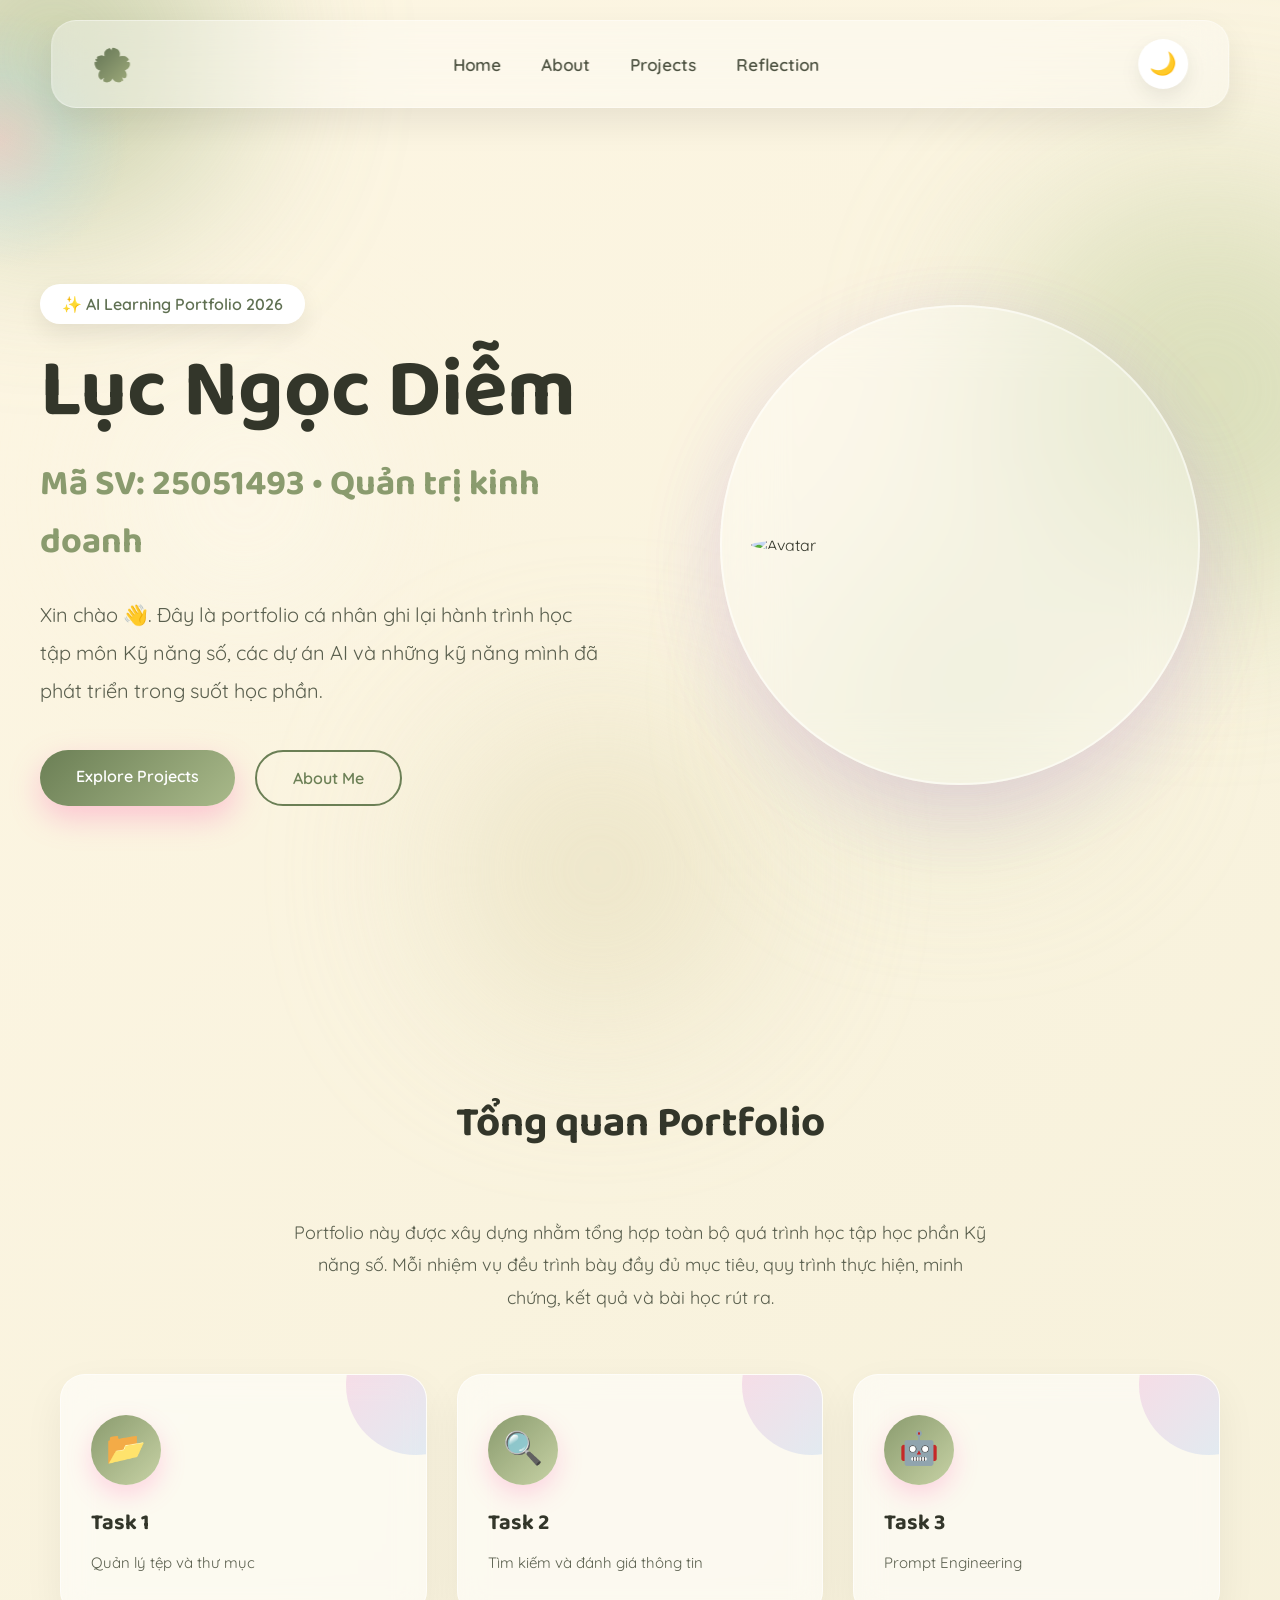
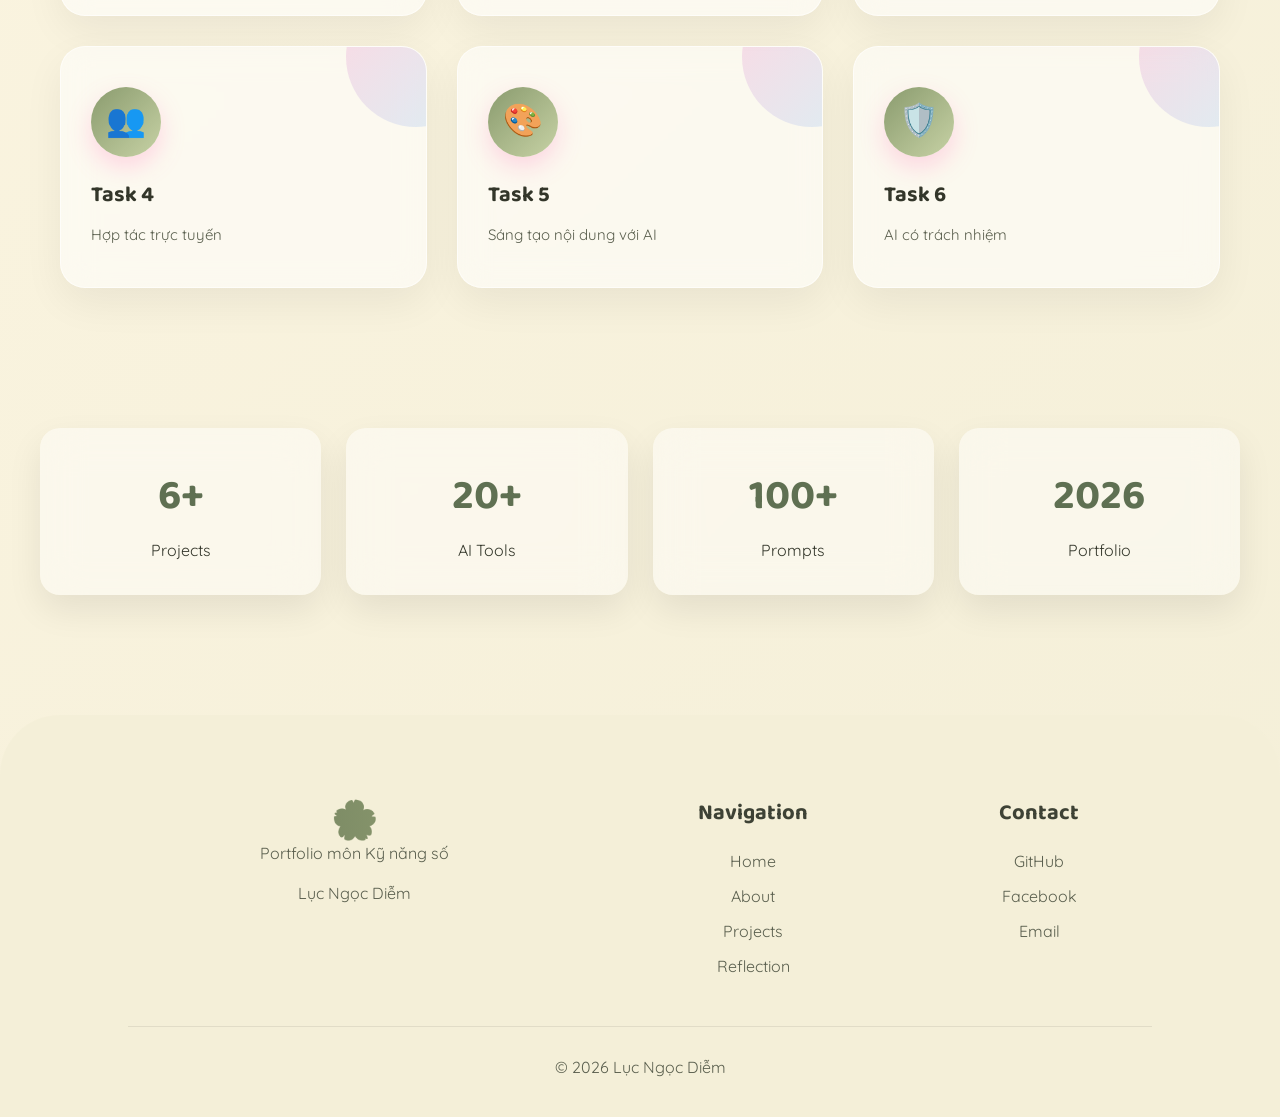
==== index.html @ a43daa09 "commit message" ====
<!DOCTYPE html>
<html lang="vi">

<head>

<meta charset="UTF-8">

<meta name="viewport"
content="width=device-width, initial-scale=1.0">

<title>AI Learning Portfolio</title>

<link rel="stylesheet" href="css/style.css">

<link rel="stylesheet" href="css/responsive.css">

<link href="https://fonts.googleapis.com/css2?family=Poppins:wght@300;400;500;600;700&display=swap" rel="stylesheet">

<link rel="stylesheet"
href="https://cdnjs.cloudflare.com/ajax/libs/font-awesome/6.5.2/css/all.min.css">

</head>

<button id="backToTop">
    ↑
</button>

<div class="cursor-glow"></div>
<body>
<div id="loader">

    <div class="loader-logo">

        🌸

    </div>

    <h2>Loading Portfolio...</h2>

</div>
<div class="blob blob1"></div>
<div class="blob blob2"></div>
<div class="blob blob3"></div>
<div class="blob blob4"></div>
<div class="blob blob5"></div>

<nav>

    <div class="logo">
        🌸
    </div>

    <ul class="nav-menu">

        <li>
            <a href="index.html">
                Home
            </a>
        </li>

        <li>
            <a href="about.html">
                About
            </a>
        </li>

        <li class="dropdown">

            <a href="projects.html">
                Projects
            </a>

        </li>

        <li>

            <a href="reflection.html">
                Reflection
            </a>

        </li>

        

    </ul>

<button class="hamburger" id="hamburger" aria-label="Toggle menu" aria-expanded="false">
<span></span>
<span></span>
<span></span>
</button>

<button id="themeToggle">
🌙
</button>

</nav>

<section class="hero">

    <div class="hero-left">

        <span class="hero-tag">
            ✨ AI Learning Portfolio 2026
        </span>

        <h1>
            Lục Ngọc Diễm
        </h1>

        <h2>
            Mã SV: 25051493 • Quản trị kinh doanh
        </h2>

        <p class="description">

            Xin chào 👋. Đây là portfolio cá nhân ghi lại hành trình học tập môn Kỹ năng số, các dự án AI và những kỹ năng mình đã phát triển trong suốt học phần.

        </p>

        <div class="hero-button">

            <a href="projects.html" class="btn">
                Explore Projects
            </a>

            <a href="#about" class="btn2">
                About Me
            </a>

        </div>

    </div>

    <div class="hero-right">

        <div class="glass-circle">

            <img src="assets/images/avatar.png" alt="Avatar">

        </div>

    </div>

</section>
<section class="overview reveal">

<h2 class="section-title">
Tổng quan Portfolio
</h2>

<p class="section-description">

Portfolio này được xây dựng nhằm tổng hợp toàn bộ quá trình học tập học phần Kỹ năng số. Mỗi nhiệm vụ đều trình bày đầy đủ mục tiêu, quy trình thực hiện, minh chứng, kết quả và bài học rút ra.

</p>

<div class="overview-grid">

<div class="overview-card">

<h2>📂</h2>

<h3>Task 1</h3>

<p>Quản lý tệp và thư mục</p>

</div>

<div class="overview-card">

<h2>🔍</h2>

<h3>Task 2</h3>

<p>Tìm kiếm và đánh giá thông tin</p>

</div>

<div class="overview-card">

<h2>🤖</h2>

<h3>Task 3</h3>

<p>Prompt Engineering</p>

</div>

<div class="overview-card">

<h2>👥</h2>

<h3>Task 4</h3>

<p>Hợp tác trực tuyến</p>

</div>

<div class="overview-card">

<h2>🎨</h2>

<h3>Task 5</h3>

<p>Sáng tạo nội dung với AI</p>

</div>

<div class="overview-card">

<h2>🛡️</h2>

<h3>Task 6</h3>

<p>AI có trách nhiệm</p>

</div>

</div>

</section>
<section class="stats">

    <div class="stat">
        <h2>6+</h2>
        <p>Projects</p>
    </div>

    <div class="stat">
        <h2>20+</h2>
        <p>AI Tools</p>
    </div>

    <div class="stat">
        <h2>100+</h2>
        <p>Prompts</p>
    </div>

    <div class="stat">
        <h2>2026</h2>
        <p>Portfolio</p>
    </div>

</section>


<footer>

<div class="footer-container">

<div>

<div class="footer-logo">

🌸

</div>

<p>

Portfolio môn Kỹ năng số

<br><br>

Lục Ngọc Diễm

</p>

</div>

<div>

<h3 class="footer-title">

Navigation

</h3>

<div class="footer-links">

<a href="index.html">Home</a>

<a href="about.html">About</a>

<a href="projects.html">Projects</a>

<a href="reflection.html">Reflection</a>

</div>

</div>

<div>

<h3 class="footer-title">

Contact

</h3>

<div class="footer-links">

<a href="#">GitHub</a>

<a href="#">Facebook</a>

<a href="#">Email</a>

</div>

</div>

</div>

<div class="footer-bottom">

© 2026 Lục Ngọc Diễm

</div>

</footer>

<button id="topBtn">

↑

</button>

<div class="lightbox">

<img>

</div>
<script src="js/script.js"></script>
</body>


</html>
---- css/style.css ----
/* ==========================
   GOOGLE FONT
========================== */

@import url('https://fonts.googleapis.com/css2?family=Baloo+2:wght@400;500;600;700;800&family=Quicksand:wght@400;500;600;700&display=swap');

/* ==========================
   RESET
========================== */

*{
    margin:0;
    padding:0;
    box-sizing:border-box;
}

body{

    font-family:'Quicksand',sans-serif;

    background:linear-gradient(
        135deg,
        #FDF6E3 0%,
        #F4EFD8 100%
    );

    min-height:100vh;

    color:#33362A;

    padding-top:140px;
    overflow-x:hidden;
}

.hero-left{

    animation:slideLeft 1s ease;

}

.hero-right{

    animation:slideRight 1s ease;

}

@keyframes slideLeft{

from{

opacity:0;

transform:translateX(-60px);

}

to{

opacity:1;

transform:translateX(0);

}

}

@keyframes slideRight{

from{

opacity:0;

transform:translateX(60px);

}

to{

opacity:1;

transform:translateX(0);

}

}

/* ==========================
   NAVBAR
========================== */

nav{

    position:fixed;

    top:20px;

    left:50%;

    transform:translateX(-50%);

    width:92%;

    max-width:1350px;

    padding:18px 40px;

    display:flex;

    justify-content:space-between;

    align-items:center;

    border-radius:25px;

    background:rgba(255,255,255,.35);

    backdrop-filter:blur(20px);

    border:1px solid rgba(255,255,255,.4);

    box-shadow:0 15px 35px rgba(0,0,0,.08);

    transition:.35s;

    z-index:1000;

}

nav.scrolled{

    padding:14px 35px;

    background:rgba(255,255,255,.55);

    backdrop-filter:blur(30px);

}

.logo{

    font-size:32px;
    font-weight:700;
    letter-spacing:2px;

    background:linear-gradient(
        135deg,
        #5F7052,
        #A3AF7E
    );

    background-clip:text;
    -webkit-background-clip:text;

    color:transparent;
    -webkit-text-fill-color:transparent;

}

nav ul{

    display:flex;

    list-style:none;

    gap:28px;

}

.nav-menu{

display:flex;

gap:40px;

list-style:none;

}

.nav-menu a{

position:relative;

text-decoration:none;

font-size:17px;

font-weight:600;

color:#4C5140;

transition:.3s;

}

.nav-menu a:hover{

color:#5F7052;

}

.nav-menu a::after{

content:"";

position:absolute;

left:0;

bottom:-8px;

width:0;

height:3px;

border-radius:50px;

background:#5F7052;

transition:.35s;

}

.nav-menu a:hover::after{

width:100%;

}

nav ul li a:hover{

    color:#5F7052;

}

/* ==========================
   HERO SECTION
========================== */

.hero{
    max-width:1200px;
    margin:80px auto;
    display:flex;
    justify-content:space-between;
    align-items:center;
    gap:80px;
    padding:40px;
    position:relative;
    z-index:2;
}

.hero-left{
    flex:1;
}

.hero-right{
    flex:1;
    display:flex;
    justify-content:center;
}

.hello{
    font-size:24px;
    margin-bottom:15px;
}

.hero h1{
    font-size:70px;
    line-height:1.1;
}

.hero h2{
    font-size:42px;
    color:#5F7052;
    margin:20px 0;
}

.description{
    font-size:22px;
    line-height:1.8;
    max-width:650px;
}

/* ==========================
   AVATAR
========================== */

.avatar{

    width:360px;
    height:360px;

    border-radius:50%;

    background:rgba(255,255,255,.35);

    backdrop-filter:blur(20px);

    border:2px solid rgba(255,255,255,.5);

    box-shadow:
        0 20px 60px rgba(255,105,180,.25),
        0 20px 60px rgba(0,180,255,.15);

    display:flex;
    justify-content:center;
    align-items:center;

    font-size:120px;
    font-weight:700;

    color:#5F7052;

}

/* ==========================
   BUTTON
========================== */

.hero-button{
    display:flex;
    gap:20px;
    margin-top:40px;
}

.btn,
.btn2{

    padding:16px 36px;

    border-radius:50px;

    text-decoration:none;

    font-weight:600;

    transition:.35s;

}

.btn{

    background:linear-gradient(
        135deg,
        #6B7F55,
        #A9B98A
    );

    color:white;

    box-shadow:0 12px 30px rgba(255,105,180,.35);

}

.btn:hover{

    transform:translateY(-6px);

}

.btn2{

    border:2px solid #6B7F55;

    color:#6B7F55;

}

.btn2:hover{

    background:#6B7F55;

    color:white;

}

/*==========================
ANIMATED BLOBS
==========================*/

.blob{

position:fixed;

border-radius:50%;

filter:blur(90px);

z-index:-2;

opacity:.6;

animation:blobMove 18s ease-in-out infinite;

}

.blob1{

width:350px;
height:350px;

background:#A9B98A;

top:-120px;
left:-120px;

}

.blob2{

width:420px;
height:420px;

background:#C7D2A5;

top:180px;
right:-140px;

animation-delay:2s;

}

.blob3{

width:300px;
height:300px;

background:#E3DBB8;

bottom:-120px;
left:35%;

animation-delay:4s;

}

.blob4{

width:260px;
height:260px;

background:#D8E0BC;

bottom:80px;
right:15%;

animation-delay:6s;

}

.blob5{

width:180px;
height:180px;

background:#FFFDF7;

top:45%;
left:12%;

animation-delay:8s;

}

@keyframes blobMove{

0%{

transform:translate(0,0) scale(1);

}

25%{

transform:translate(60px,-40px) scale(1.12);

}

50%{

transform:translate(-50px,40px) scale(.9);

}

75%{

transform:translate(40px,60px) scale(1.05);

}

100%{

transform:translate(0,0) scale(1);

}

}

.theme-btn{

    width:48px;

    height:48px;

    border:none;

    border-radius:50%;

    cursor:pointer;

    background:white;

    font-size:20px;

    transition:.3s;

    box-shadow:
        0 8px 20px rgba(0,0,0,.08);

}

.theme-btn:hover{

    transform:rotate(20deg);

}

/*==========================
PROJECTS PAGE
==========================*/

.projects{

    max-width:1200px;

    margin:120px auto;

    padding:20px;

}

.projects h1{

    font-size:56px;

    text-align:center;

    color:#5F7052;

    margin-bottom:20px;

}

.projects>p{

    text-align:center;

    max-width:700px;

    margin:auto;

    font-size:18px;

    line-height:1.8;

    color:#4C5140;

    margin-bottom:60px;

}


/*==========================
BACK TO TOP
==========================*/

#backToTop{

    position:fixed;

    right:30px;

    bottom:30px;

    width:60px;

    height:60px;

    border:none;

    border-radius:50%;

    cursor:pointer;

    background:linear-gradient(135deg,#8A9B6E,#A3AF7E);

    color:white;

    font-size:24px;

    box-shadow:0 15px 35px rgba(0,0,0,.18);

    opacity:0;

    visibility:hidden;

    transition:.35s;

    z-index:999;

}

#backToTop.show{

    opacity:1;

    visibility:visible;

}

#backToTop:hover{

    transform:translateY(-6px) scale(1.08);

}

/*========== BADGE ==========*/

.badge{

display:inline-block;

padding:10px 20px;

border-radius:50px;

background:white;

margin-bottom:25px;

font-weight:600;

box-shadow:0 8px 20px rgba(0,0,0,.08);

}

/*========== STATS ==========*/

.stats{

max-width:1200px;

margin:80px auto;

display:grid;

grid-template-columns:repeat(4,1fr);

gap:25px;

}

.stat{

background:rgba(255,255,255,.45);

backdrop-filter:blur(20px);

padding:35px;

border-radius:20px;

text-align:center;

box-shadow:0 15px 35px rgba(0,0,0,.08);

transition:.4s;

}

.stat:hover{

transform:translateY(-10px);

}

.stat h2{

font-size:42px;

color:#5F7052;

margin-bottom:10px;

}

/*========== FOOTER ==========*/

footer{

margin-top:120px;

padding:40px;

text-align:center;

color:#5A5F4E;

}

.hero{

    min-height:90vh;

    display:flex;

    justify-content:space-between;

    align-items:center;

    max-width:1300px;

    margin:auto;

    gap:80px;

}

.hero-tag{

    display:inline-block;

    padding:10px 22px;

    border-radius:50px;

    background:white;

    color:#5F7052;

    font-weight:600;

    margin-bottom:25px;

    box-shadow:0 10px 25px rgba(0,0,0,.08);

}

.hero h1{

    font-size:82px;

    line-height:1.05;

}

.hero h2{

    margin:20px 0;

    font-size:36px;

    color:#8A9B6E;

}

.description{

    font-size:20px;

    line-height:1.9;

    color:#5A5F4E;

    margin-top:25px;

}

.glass-circle{

    width:480px;

    height:480px;

    border-radius:50%;

    background:rgba(255,255,255,.35);

    backdrop-filter:blur(30px);

    border:2px solid rgba(255,255,255,.5);

    display:flex;

    justify-content:center;

    align-items:center;

    box-shadow:

    0 25px 80px rgba(255,105,180,.2),

    0 25px 80px rgba(125,211,252,.2);

    animation:float 5s ease-in-out infinite;

}

.glass-circle img{

    width:88%;

    border-radius:50%;

}

@keyframes float{

0%{

transform:translateY(0);

}

50%{

transform:translateY(-18px);

}

100%{

transform:translateY(0);

}

}

/*==========================
SCROLL PROGRESS
==========================*/

#progress-bar{

    position:fixed;

    top:0;

    left:0;

    width:0%;

    height:5px;

    background:linear-gradient(90deg,#8A9B6E,#A3AF7E);

    z-index:9999;

}

/*==========================
CURSOR GLOW
==========================*/

.cursor-glow{

    position:fixed;

    width:260px;

    height:260px;

    border-radius:50%;

    background:radial-gradient(circle,
    rgba(255,182,217,.28),
    rgba(158,216,255,.18),
    transparent 70%);

    pointer-events:none;

    transform:translate(-50%,-50%);

    z-index:-1;

    transition:.08s linear;

}

/*==========================
REVEAL
==========================*/

.reveal{

opacity:0;

transform:translateY(80px);

transition:1s;

}

.reveal.active{

opacity:1;

transform:translateY(0);

}


.project-card::after{

content:"";

position:absolute;

top:-150%;

left:-60%;

width:45%;

height:320%;

background:rgba(255,255,255,.35);

transform:rotate(25deg);

transition:.8s;

}

.project-card:hover::after{

left:140%;

}

/*==========================
LOADER
==========================*/

#loader{

position:fixed;

top:0;

left:0;

width:100%;

height:100%;

background:linear-gradient(135deg,#FDF9EF,#F4EFD8);

display:flex;

flex-direction:column;

justify-content:center;

align-items:center;

z-index:99999;

transition:1s;

}

.loader-logo{

width:120px;

height:120px;

border-radius:50%;

background:linear-gradient(135deg,#8A9B6E,#C7D2A5);

display:flex;

justify-content:center;

align-items:center;

font-size:42px;

font-weight:700;

color:white;

animation:spin 2s infinite linear;

}

@keyframes spin{

100%{

transform:rotate(360deg);

}

}

#loader.hide{

opacity:0;

visibility:hidden;

}

#themeToggle{

width:50px;

height:50px;

border-radius:50%;

border:none;

cursor:pointer;

font-size:22px;

background:white;

box-shadow:0 8px 20px rgba(0,0,0,.08);

transition:.3s;

}

.dark{

background:#121212;

color:white;

}

.dark nav{

background:rgba(20,20,20,.55);

}

.dark .project-card{

background:rgba(35,35,35,.6);

color:white;

}

.dark .stat{

background:rgba(35,35,35,.6);

color:white;

}

.dark footer{

background:linear-gradient(135deg,#1a1a2e,#16213e);

color:#D4D0B8;

}

.dark .footer-title{

color:#F0EDDD;

}

.dark .footer-links a{

color:#B8BCA0;

}

.dark .footer-links a:hover{

color:#8A9B6E;

}

.dark .footer-bottom{

color:#8A8F78;

border-top-color:rgba(255,255,255,.08);

}

/* Chữ nằm trực tiếp trên nền tối (không có khung card) */

.dark .nav-menu a{

color:#E6E2CC;

}

.dark .description,
.dark .section-description,
.dark .task-hero p,
.dark .about-right p,
.dark .reflection-intro,
.dark .contact-intro,
.dark .projects>p,
.dark .skill-bar-label,
.dark .project-info{

color:#CEC9AE;

}

/* Card kính mờ (glass) bị chìm màu vì nền trắng trong suốt đè lên nền tối */

.dark .overview-card,
.dark .reflect-stat{

background:rgba(255,255,255,.06);

border-color:rgba(255,255,255,.12);

}

.dark .overview-card h3{

color:#F0EDDD;

}

.dark .overview-card p,
.dark .reflect-stat p{

color:#CEC9AE;

}

/*==========================
SCROLLBAR
==========================*/

::-webkit-scrollbar{

width:12px;

}

::-webkit-scrollbar-track{

background:#F4EFD8;

}

::-webkit-scrollbar-thumb{

background:linear-gradient(#8A9B6E,#C7D2A5);

border-radius:30px;

}

::-webkit-scrollbar-thumb:hover{

background:linear-gradient(#5F7052,#A3AF7E);

}

.tag{

display:inline-block;

padding:8px 18px;

border-radius:50px;

background:linear-gradient(135deg,#EDE6C8,#EDE6C8);

font-size:14px;

font-weight:600;

margin-bottom:20px;

}


/*==========================
TASK PAGE
==========================*/

.task-hero{

padding-top:170px;

padding-bottom:90px;

text-align:center;

max-width:900px;

margin:auto;

}

.task-number{

display:inline-block;

padding:10px 24px;

border-radius:40px;

background:linear-gradient(135deg,#EDE6C8,#EDE6C8);

font-weight:600;

margin-bottom:25px;

}

.task-hero h1{

font-size:60px;

margin-bottom:20px;

}

.task-hero p{

font-size:20px;

line-height:1.8;

color:#5A5F4E;

}

.task-content{

max-width:1100px;

margin:auto;

padding:20px;

display:grid;

gap:35px;

}

.task-box{

background:white;

padding:40px;

border-radius:25px;

box-shadow:0 20px 45px rgba(0,0,0,.08);

transition:.35s;

}

.task-box:hover{

transform:translateY(-8px);

}

.task-box h2{

margin-bottom:20px;

color:#5F7052;

}

.gallery{

display:grid;

grid-template-columns:repeat(auto-fit,minmax(250px,1fr));

gap:20px;

margin-top:25px;

}

.gallery img{

width:100%;

border-radius:18px;

cursor:pointer;

transition:.35s;

}

.gallery img:hover{

transform:scale(1.05);

}

.next-task{

text-align:center;

margin:80px;

}

.next-task a{

padding:18px 35px;

border-radius:50px;

background:linear-gradient(135deg,#8A9B6E,#C7D2A5);

color:white;

text-decoration:none;

font-weight:600;

font-size:18px;

}

/*==========================
TASK NAVIGATION
==========================*/


/*==========================
ABOUT PAGE
==========================*/

.about-page{

max-width:1200px;

margin:160px auto 80px;

display:grid;

grid-template-columns:380px 1fr;

gap:70px;

align-items:center;

padding:20px;

}

.about-left img{

width:100%;

border-radius:30px;

box-shadow:0 25px 60px rgba(0,0,0,.12);

}

.about-right h1{

font-size:58px;

margin:15px 0;

}

.about-right h3{

color:#8A9B6E;

margin-bottom:25px;

}

.about-right p{

line-height:1.9;

font-size:18px;

color:#5A5F4E;

}

.about-info{

display:grid;

grid-template-columns:repeat(2,1fr);

gap:25px;

margin-top:40px;

}

.info-card{

background:white;

padding:28px;

border-radius:22px;

box-shadow:0 15px 40px rgba(0,0,0,.08);

transition:.35s;

}

.info-card:hover{

transform:translateY(-8px);

}

.skills{

max-width:1000px;

margin:100px auto;

padding:20px;

}

.section-title{

text-align:center;

font-size:42px;

margin-bottom:60px;

}

.skill{

margin-bottom:35px;

}

.skill-name{

display:flex;

justify-content:space-between;

margin-bottom:10px;

font-weight:600;

}

.progress{

height:15px;

background:#EAE6D2;

border-radius:30px;

overflow:hidden;

}

.progress-bar{

height:100%;

border-radius:30px;

background:linear-gradient(90deg,#8A9B6E,#C7D2A5);

}

/*==========================
REFLECTION
==========================*/

.reflection-page{

max-width:1000px;

margin:160px auto;

padding:20px;

text-align:center;

}

.reflection-page h1{

font-size:56px;

margin:20px 0;

}

.reflection-intro{

font-size:20px;

line-height:1.9;

color:#5A5F4E;

margin-bottom:70px;

}

.timeline{

position:relative;

margin-top:30px;

}

.timeline::before{

content:"";

position:absolute;

left:35px;

top:0;

bottom:0;

width:4px;

background:linear-gradient(#8A9B6E,#C7D2A5);

z-index:1;

}

.timeline-item{

display:flex;

gap:30px;

margin-bottom:60px;

align-items:flex-start;

text-align:left;

}

.circle{

width:70px;

height:70px;

border-radius:50%;

background:linear-gradient(135deg,#8A9B6E,#C7D2A5);

display:flex;

justify-content:center;

align-items:center;

font-size:26px;

font-weight:bold;

color:white;

flex-shrink:0;

position:relative;

z-index:2;

}

.timeline-content{

background:white;

padding:30px;

border-radius:20px;

box-shadow:0 15px 40px rgba(0,0,0,.08);

width:100%;

transition:.35s;

}

.timeline-content:hover{

transform:translateY(-6px);

}

.timeline-content h3{

margin-bottom:15px;

color:#5F7052;

}

.timeline-content p{

line-height:1.8;

color:#5A5F4E;

}

/*==========================
REFLECTION - STATS
==========================*/

.reflect-stats{

display:grid;

grid-template-columns:repeat(4,1fr);

gap:25px;

margin-bottom:80px;

}

.reflect-stat{

background:rgba(255,255,255,.6);

backdrop-filter:blur(10px);

border:1px solid rgba(255,255,255,.6);

border-radius:22px;

padding:30px 15px;

box-shadow:0 15px 35px rgba(0,0,0,.06);

transition:.35s;

}

.reflect-stat:hover{

transform:translateY(-8px);

}

.reflect-stat h2{

font-size:36px;

background:linear-gradient(135deg,#5F7052,#6B7F55);

-webkit-background-clip:text;

-webkit-text-fill-color:transparent;

background-clip:text;

margin-bottom:8px;

}

.reflect-stat p{

font-size:14px;

color:#6B7060;

font-weight:600;

}

/*==========================
REFLECTION - SKILL BARS
==========================*/

.skills-section{

margin-bottom:90px;

text-align:left;

}

.skill-bar-item{

margin-bottom:26px;

}

.skill-bar-label{

display:flex;

justify-content:space-between;

font-weight:600;

margin-bottom:10px;

color:#3E4235;

}

.skill-bar-track{

width:100%;

height:14px;

border-radius:20px;

background:rgba(0,0,0,.06);

overflow:hidden;

}

.skill-bar-fill{

height:100%;

border-radius:20px;

background:linear-gradient(90deg,#8A9B6E,#C7D2A5);

transition:width 1.2s ease;

}

/*==========================
REFLECTION - QUOTE
==========================*/

.reflect-quote{

margin-top:80px;

padding:50px 40px;

border-radius:25px;

background:linear-gradient(135deg,#8A9B6E,#C7D2A5);

color:#FFFDF7;

text-align:center;

box-shadow:0 25px 60px rgba(255,105,180,.25);

}

.reflect-quote p{

font-size:22px;

font-style:italic;

line-height:1.7;

margin-bottom:18px;

}

.reflect-quote span{

font-weight:700;

font-size:16px;

opacity:.9;

}

/*==========================
CONTACT
==========================*/

.contact-page{

max-width:1100px;

margin:160px auto;

padding:20px;

text-align:center;

}

.contact-page h1{

font-size:56px;

margin:20px 0;

}

.contact-intro{

font-size:20px;

line-height:1.8;

color:#5A5F4E;

margin-bottom:60px;

}

.contact-grid{

display:grid;

grid-template-columns:repeat(auto-fit,minmax(230px,1fr));

gap:25px;

margin-bottom:60px;

}

.contact-card{

background:white;

padding:35px;

border-radius:22px;

box-shadow:0 15px 40px rgba(0,0,0,.08);

transition:.35s;

}

.contact-card:hover{

transform:translateY(-8px);

}

.contact-card h2{

margin-bottom:15px;

color:#5F7052;

}

.contact-form{

display:flex;

flex-direction:column;

gap:20px;

max-width:700px;

margin:auto;

}

.contact-form input,
.contact-form textarea{

padding:18px;

border:none;

border-radius:18px;

background:white;

box-shadow:0 10px 30px rgba(0,0,0,.08);

font-size:16px;

outline:none;

}

.contact-form button{

padding:18px;

border:none;

border-radius:50px;

background:linear-gradient(135deg,#8A9B6E,#C7D2A5);

color:white;

font-size:18px;

font-weight:600;

cursor:pointer;

transition:.35s;

}

.contact-form button:hover{

transform:translateY(-5px);

box-shadow:0 15px 35px rgba(255,105,180,.25);

}

.task-list{

margin-top:20px;

padding-left:25px;

line-height:2;

}

.portfolio-table{

width:100%;

border-collapse:collapse;

margin-top:20px;

}

.portfolio-table th{

background:#8A9B6E;

color:white;

padding:15px;

}

.portfolio-table td{

padding:15px;

border:1px solid #F0EDDD;

}

.portfolio-table tr:nth-child(even){

background:#FBF9F0;

}

.projects-page{

max-width:1200px;

margin:160px auto;

padding:20px;

text-align:center;

}

.projects-page h1{

font-size:56px;

margin-bottom:20px;

}


/*==========================
TASK TIMELINE
==========================*/

.timeline-task{

margin-top:35px;

display:flex;

flex-direction:column;

gap:30px;

}

.timeline-step{

display:flex;

gap:20px;

align-items:flex-start;

}

.step-number{

width:55px;

height:55px;

border-radius:50%;

background:linear-gradient(135deg,#8A9B6E,#C7D2A5);

display:flex;

justify-content:center;

align-items:center;

color:white;

font-weight:bold;

font-size:20px;

flex-shrink:0;

}

.skill-result{

margin-top:40px;

}

.skill-item{

margin-top:25px;

}

.skill-item span{

display:block;

margin-bottom:8px;

font-weight:600;

}

.self-evaluate{

margin-top:45px;

padding:30px;

border-radius:20px;

background:linear-gradient(135deg,#FBF3DE,#F4EFD8);

border-left:6px solid #8A9B6E;

}

.code-box{

background:#1e293b;

color:#FFFDF7;

padding:25px;

border-radius:18px;

margin:25px 0;

overflow:auto;

}

.code-box pre{

white-space:pre-wrap;

font-family:Consolas,monospace;

line-height:1.8;

}

.task-box{

background:#FFFDF7;

padding:35px;

margin:35px 0;

border-radius:25px;

box-shadow:0 15px 35px rgba(0,0,0,.08);

}

.task-box h2{

color:#5F7052;

margin-bottom:20px;

}

.task-box p{

line-height:1.9;

color:#4C5140;

}

.gallery{

display:grid;

grid-template-columns:repeat(auto-fit,minmax(250px,1fr));

gap:20px;

margin-top:25px;

}

.gallery img{

width:100%;

border-radius:15px;

transition:.35s;

cursor:pointer;

}

.gallery img:hover{

transform:scale(1.05);

}

/*======================================================
FOOTER
======================================================*/

footer{

margin-top:120px;

padding:80px 10% 40px;

background:linear-gradient(135deg,#F4EFD8,#F4EFD8);

border-top-left-radius:60px;

border-top-right-radius:60px;

}

.footer-container{

display:grid;

grid-template-columns:2fr 1fr 1fr;

gap:60px;

}

.footer-logo{

font-size:38px;

font-weight:700;

background:linear-gradient(90deg,#5F7052,#A3AF7E);

-webkit-background-clip:text;

-webkit-text-fill-color:transparent;

}

.footer-title{

font-size:22px;

margin-bottom:20px;

color:#3E4235;

}

.footer-links{

display:flex;

flex-direction:column;

gap:15px;

}

.footer-links a{

text-decoration:none;

color:#5A5F4E;

transition:.3s;

}

.footer-links a:hover{

padding-left:8px;

color:#5F7052;

}

.footer-bottom{

margin-top:50px;

padding-top:30px;

border-top:1px solid rgba(0,0,0,.08);

text-align:center;

color:#5A5F4E;

}

/*======================================================
LIGHTBOX
======================================================*/

.lightbox{

position:fixed;

left:0;

top:0;

width:100%;

height:100%;

background:rgba(0,0,0,.88);

display:none;

justify-content:center;

align-items:center;

z-index:9999;

}

.lightbox img{

max-width:90%;

max-height:90%;

border-radius:20px;

box-shadow:0 25px 60px rgba(0,0,0,.5);

animation:zoom .35s;

}

@keyframes zoom{

from{

transform:scale(.8);

opacity:0;

}

to{

transform:scale(1);

opacity:1;

}

}

/*======================================================
DOWNLOAD BUTTON
======================================================*/

.download-area{

margin-top:40px;

display:flex;

gap:20px;

flex-wrap:wrap;

}

.download-btn{

padding:15px 30px;

border-radius:50px;

background:linear-gradient(135deg,#8A9B6E,#C7D2A5);

color:white;

text-decoration:none;

font-weight:600;

transition:.35s;

box-shadow:0 15px 35px rgba(0,0,0,.1);

}

.download-btn:hover{

transform:translateY(-5px);

}

/*======================================================
BACK TO TOP
======================================================*/

#topBtn{

position:fixed;

right:30px;

bottom:30px;

width:60px;

height:60px;

border:none;

border-radius:50%;

background:linear-gradient(135deg,#8A9B6E,#C7D2A5);

color:white;

font-size:26px;

cursor:pointer;

display:none;

z-index:999;

box-shadow:0 20px 40px rgba(0,0,0,.15);

transition:.35s;

}

#topBtn:hover{

transform:translateY(-8px);

}

/*======================================================
RESPONSIVE
======================================================*/

/*==========================
HOME - OVERVIEW (TASK CARDS)
==========================*/

.overview{
max-width:1200px;
margin:140px auto;
padding:0 20px;
text-align:center;
}

.section-description{
max-width:700px;
margin:0 auto 60px;
font-size:18px;
line-height:1.8;
color:#5A5F4E;
}

.overview-grid{
display:grid;
grid-template-columns:repeat(3,1fr);
gap:30px;
}

.overview-card{
display:block;
text-align:left;
text-decoration:none;
color:#33362A;
position:relative;
overflow:hidden;
background:rgba(255,255,255,.55);
backdrop-filter:blur(15px);
border:1px solid rgba(255,255,255,.6);
border-radius:25px;
padding:40px 30px;
transition:.4s ease;
box-shadow:0 15px 40px rgba(0,0,0,.06);
}

.overview-card::before{
content:"";
position:absolute;
top:-60px;
right:-60px;
width:140px;
height:140px;
background:linear-gradient(135deg,rgba(255,141,199,.3),rgba(142,216,255,.3));
border-radius:50%;
transition:.5s;
}

.overview-card:hover{
transform:translateY(-10px);
box-shadow:0 25px 60px rgba(255,105,180,.2);
border-color:rgba(255,141,199,.6);
}

.overview-card:hover::before{
transform:scale(1.6);
}

.overview-card h2{
width:70px;
height:70px;
display:flex;
align-items:center;
justify-content:center;
font-size:32px;
margin-bottom:20px;
background:linear-gradient(135deg,#8A9B6E,#C7D2A5);
border-radius:50%;
box-shadow:0 10px 25px rgba(255,105,180,.25);
}

.overview-card h3{
font-size:22px;
font-weight:700;
margin-bottom:10px;
}

.overview-card p{
font-size:15px;
color:#5A5F4E;
line-height:1.6;
margin-bottom:0;
}

.overview-card .card-link{
display:inline-block;
margin-top:18px;
font-size:14px;
font-weight:700;
color:#5F7052;
opacity:0;
transform:translateX(-8px);
transition:.3s;
}

.overview-card:hover .card-link{
opacity:1;
transform:translateX(0);
}

@media(max-width:1000px){

.about-page{

grid-template-columns:1fr;

text-align:center;

}

.footer-container{

grid-template-columns:1fr;

}

.about-info{

grid-template-columns:1fr;

}

.task-hero h1{

font-size:42px;

}

.projects-page h1{

font-size:42px;

}

.project-grid{

grid-template-columns:repeat(2,1fr);

}

.reflect-stats{

grid-template-columns:repeat(2,1fr);

}

}

@media(max-width:700px){

.nav-menu{

display:none;

}

.timeline-item{

flex-direction:column;

}

.timeline::before{

display:none;

}

.task-navigation{

flex-direction:column;

gap:20px;

}

.contact-grid{

grid-template-columns:1fr;

}

.project-grid{

grid-template-columns:1fr;

}

.reflect-stats{

grid-template-columns:1fr 1fr;

gap:15px;

}

.gallery{

grid-template-columns:1fr;

}

}

.project-grid{

margin-top:60px;

display:grid;

grid-template-columns:repeat(3,1fr);

gap:35px;

}

.project-card{

display:flex;

flex-direction:column;

background:#FFFDF7;

border-radius:25px;

overflow:hidden;

box-shadow:0 20px 45px rgba(0,0,0,.08);

transition:.35s;

}

.project-card img{

width:100%;

height:220px;

object-fit:cover;

}

.project-content{

padding:30px;

display:flex;

flex-direction:column;

flex:1;

}

.project-card:hover{

transform:translateY(-10px);

}

.status{

display:inline-block;

padding:8px 18px;

border-radius:30px;

background:#D8E0BC;

color:#0b8f2d;

font-size:14px;

font-weight:600;

margin-bottom:20px;

}

.project-content h2{

margin-bottom:15px;

font-size:28px;

}

.project-content p{

line-height:1.8;

color:#5A5F4E;

margin-bottom:25px;

}

.project-info{

display:flex;

justify-content:space-between;

margin-bottom:25px;

font-size:15px;

color:#6B7060;

}

.btn-project{

display:inline-block;

align-self:flex-start;

margin-top:auto;

padding:14px 26px;

background:linear-gradient(135deg,#8A9B6E,#C7D2A5);

border-radius:40px;

text-decoration:none;

color:#FFFDF7;

font-weight:600;

transition:.3s;

}

.btn-project:hover{

transform:translateY(-4px);

}

/*==========================
TASK NAVIGATION
==========================*/

.task-navigation{

max-width:1200px;

margin:40px auto;

display:flex;

justify-content:center;

gap:15px;

flex-wrap:wrap;

}

.nav-btn{

padding:14px 22px;

border-radius:50px;

background:white;

text-decoration:none;

color:#3E4235;

font-weight:600;

box-shadow:0 10px 25px rgba(0,0,0,.08);

transition:.3s;

}

.nav-btn:hover{

background:linear-gradient(135deg,#8A9B6E,#C7D2A5);

color:white;

transform:translateY(-5px);

}

/* Nút số trang (1-6) - hình tròn đều nhau, tách riêng khỏi nút chữ */
.nav-btn-num{

width:46px;

height:46px;

padding:0;

border-radius:50%;

background:white;

display:inline-flex;

align-items:center;

justify-content:center;

text-decoration:none;

color:#3E4235;

font-weight:700;

box-shadow:0 10px 25px rgba(0,0,0,.08);

transition:.3s;

flex-shrink:0;

}

.nav-btn-num:hover{

background:linear-gradient(135deg,#8A9B6E,#C7D2A5);

color:white;

transform:translateY(-5px);

}

.nav-btn-num.active{

background:linear-gradient(135deg,#8A9B6E,#C7D2A5);

color:white;

box-shadow:0 12px 28px rgba(255,105,180,.35);

}

.pdf-preview{

max-width:1200px;

margin:80px auto;

padding:40px;

background:#FFFDF7;

border-radius:25px;

box-shadow:0 15px 40px rgba(0,0,0,.08);

}

.pdf-preview h2{

margin-bottom:15px;

font-size:32px;

}

.pdf-preview p{

margin-bottom:30px;

color:#5A5F4E;

line-height:1.8;

}

.pdf-preview iframe{

width:100%;

height:900px;

border:none;

border-radius:20px;

background:white;

}

.pdf-actions{

display:flex;

gap:20px;

margin-top:30px;

flex-wrap:wrap;

}



.pdf-frame{

width:100%;

height:900px;

border:none;

border-radius:20px;

margin-top:25px;

box-shadow:0 15px 35px rgba(0,0,0,.08);

}

.dark .project-content p{
    color:#DCD8C0;
}

.dark .project-info{
    color:#DCD8C0;
}

.dark .project-content h2{
    color:#FFFDF7;
}
/* ==========================
   PASTEL->OLIVE CUTE THEME OVERRIDES
   Rounded chunky display font for headings, softer body bg
========================== */
h1, h2, h3, h4,
.hero-title, .section-title, .about-right h1, .about-right h3,
.reflection-page h1, .contact-page h1, .projects-page h1, .task-hero h1 {
    font-family:'Baloo 2', sans-serif;
}
---- css/responsive.css ----
/* =====================================================
   RESPONSIVE / MOBILE STYLES
   Thứ tự: Hamburger menu -> Tablet (1024px) -> Mobile (700px) -> Small mobile (420px)
===================================================== */

/* =====================================================
   HAMBURGER BUTTON (ẩn mặc định trên desktop)
===================================================== */

.hamburger{

    display:none;

    flex-direction:column;

    justify-content:center;

    align-items:center;

    gap:5px;

    width:42px;

    height:42px;

    border:none;

    border-radius:12px;

    background:transparent;

    cursor:pointer;

    z-index:1100;

}

.hamburger span{

    display:block;

    width:24px;

    height:3px;

    border-radius:3px;

    background:#4C5140;

    transition:.3s;

}

body.dark .hamburger span{

    background:#F0EDDD;

}

.hamburger.active span:nth-child(1){

    transform:translateY(8px) rotate(45deg);

}

.hamburger.active span:nth-child(2){

    opacity:0;

}

.hamburger.active span:nth-child(3){

    transform:translateY(-8px) rotate(-45deg);

}

/* =====================================================
   TABLET (<=1024px)
===================================================== */

@media(max-width:1024px){

    .hero{

        flex-direction:column;

        text-align:center;

        gap:50px;

    }

    .hero-button{

        justify-content:center;

    }

    .stats{

        grid-template-columns:repeat(2,1fr);

    }

    .overview-grid{

        grid-template-columns:repeat(2,1fr);

    }

    .glass-circle,
    .avatar{

        width:320px;

        height:320px;

    }

}

/* =====================================================
   MOBILE (<=700px)
===================================================== */

@media(max-width:700px){

    body{

        padding-top:110px;

    }

    /* ---------- NAV ---------- */

    nav{

        top:12px;

        width:90%;

        padding:14px 20px;

    }

    nav.scrolled{

        padding:12px 20px;

    }

    .logo{

        font-size:26px;

    }

    .hamburger{

        display:flex;

    }

    .nav-menu{

        position:absolute;

        top:calc(100% + 12px);

        left:0;

        right:0;

        flex-direction:column;

        gap:0;

        background:rgba(255,255,255,.9);

        backdrop-filter:blur(20px);

        border:1px solid rgba(255,255,255,.5);

        border-radius:22px;

        box-shadow:0 20px 45px rgba(0,0,0,.15);

        padding:10px;

        max-height:0;

        overflow:hidden;

        opacity:0;

        pointer-events:none;

        transition:max-height .35s ease, opacity .3s ease;

        display:flex;

    }

    .nav-menu.show{

        max-height:400px;

        opacity:1;

        pointer-events:auto;

    }

    .nav-menu li{

        width:100%;

    }

    .nav-menu a{

        display:block;

        padding:14px 16px;

        border-radius:14px;

        font-size:17px;

    }

    .nav-menu a:hover{

        background:rgba(255,92,168,.08);

    }

    .nav-menu a::after{

        display:none;

    }

    body.dark .nav-menu{

        background:rgba(30,30,40,.92);

    }

    /* ---------- HERO ---------- */

    .hero{

        margin:40px auto;

        padding:20px;

        gap:35px;

    }

    .hero-tag{

        font-size:14px;

    }

    .hero h1{

        font-size:42px;

    }

    .hero h2{

        font-size:26px;

    }

    .description{

        font-size:17px;

        line-height:1.7;

    }

    .hero-button{

        flex-direction:column;

        width:100%;

        gap:15px;

    }

    .btn,
    .btn2{

        text-align:center;

        width:100%;

        padding:16px 20px;

    }

    .glass-circle,
    .avatar{

        width:230px;

        height:230px;

    }

    /* ---------- OVERVIEW / STATS ---------- */

    .overview{

        margin:80px auto;

    }

    .overview-grid{

        grid-template-columns:1fr;

        gap:20px;

    }

    .section-description{

        font-size:16px;

    }

    .stats{

        grid-template-columns:1fr 1fr;

        gap:15px;

        margin:50px auto;

    }

    .stat{

        padding:22px;

    }

    .stat h2{

        font-size:32px;

    }

    /* ---------- ABOUT ---------- */

    .about-page{

        margin:20px auto 40px;

        gap:35px;

        padding:15px;

    }

    .about-right h1{

        font-size:38px;

    }

    .about-right p{

        font-size:16px;

    }

    .info-card{

        padding:20px;

    }

    /* ---------- PROJECTS ---------- */

    .projects{

        margin:60px auto;

        padding:15px;

    }

    .projects h1,
    .projects-page h1{

        font-size:34px;

    }

    .project-grid{

        grid-template-columns:1fr;

        gap:24px;

        margin-top:40px;

    }

    .project-card{

        border-radius:20px;

    }

    .project-card img{

        height:200px;

    }

    .project-content{

        padding:24px;

    }

    .project-content h2{

        font-size:22px;

    }

    .status{

        font-size:13px;

        padding:7px 16px;

    }

    .project-info{

        flex-wrap:wrap;

        gap:10px 20px;

    }

    .btn-project{

        width:100%;

        text-align:center;

    }

    /* ---------- TASK PAGES ---------- */

    .task-hero{

        padding-top:20px;

        padding-bottom:50px;

    }

    .task-hero h1{

        font-size:32px;

    }

    .task-hero p{

        font-size:16px;

    }

    .task-box{

        padding:24px;

    }

    .task-content{

        padding:15px;

        gap:22px;

    }

    .pdf-preview iframe,
    .pdf-frame{

        height:420px;

    }

    .portfolio-table th,
    .portfolio-table td{

        padding:10px;

        font-size:14px;

    }

    /* ---------- CONTACT ---------- */

    .contact-page{

        margin:20px auto 40px;

        padding:15px;

    }

    .contact-card{

        padding:22px;

    }

    .contact-form{

        max-width:100%;

    }

    /* ---------- GALLERY / TIMELINE ---------- */

    .gallery{

        grid-template-columns:1fr;

    }

    .timeline-item{

        flex-direction:column;

    }

    .timeline::before{

        display:none;

    }

    /* ---------- REFLECTION ---------- */

    .reflect-stats{

        grid-template-columns:1fr 1fr;

        gap:15px;

    }

    /* ---------- FOOTER ---------- */

    footer{

        margin-top:70px;

        padding:50px 6% 30px;

    }

    .footer-container{

        grid-template-columns:1fr;

        gap:35px;

        text-align:center;

    }

    .footer-links{

        align-items:center;

    }

    /* ---------- BACK TO TOP ---------- */

    #backToTop,
    #topBtn{

        right:16px;

        bottom:16px;

        width:48px;

        height:48px;

        font-size:20px;

    }

}

/* =====================================================
   SMALL MOBILE (<=420px)
===================================================== */

@media(max-width:420px){

    .hero h1{

        font-size:34px;

    }

    .hero h2{

        font-size:22px;

    }

    .glass-circle,
    .avatar{

        width:180px;

        height:180px;

    }

    .stats{

        grid-template-columns:1fr;

    }

    .reflect-stats{

        grid-template-columns:1fr;

    }

    .task-navigation{

        flex-direction:column;

        align-items:center;

    }

    .about-right h1{

        font-size:30px;

    }

    .task-hero h1{

        font-size:26px;

    }

    .projects h1,
    .projects-page h1{

        font-size:28px;

    }
}
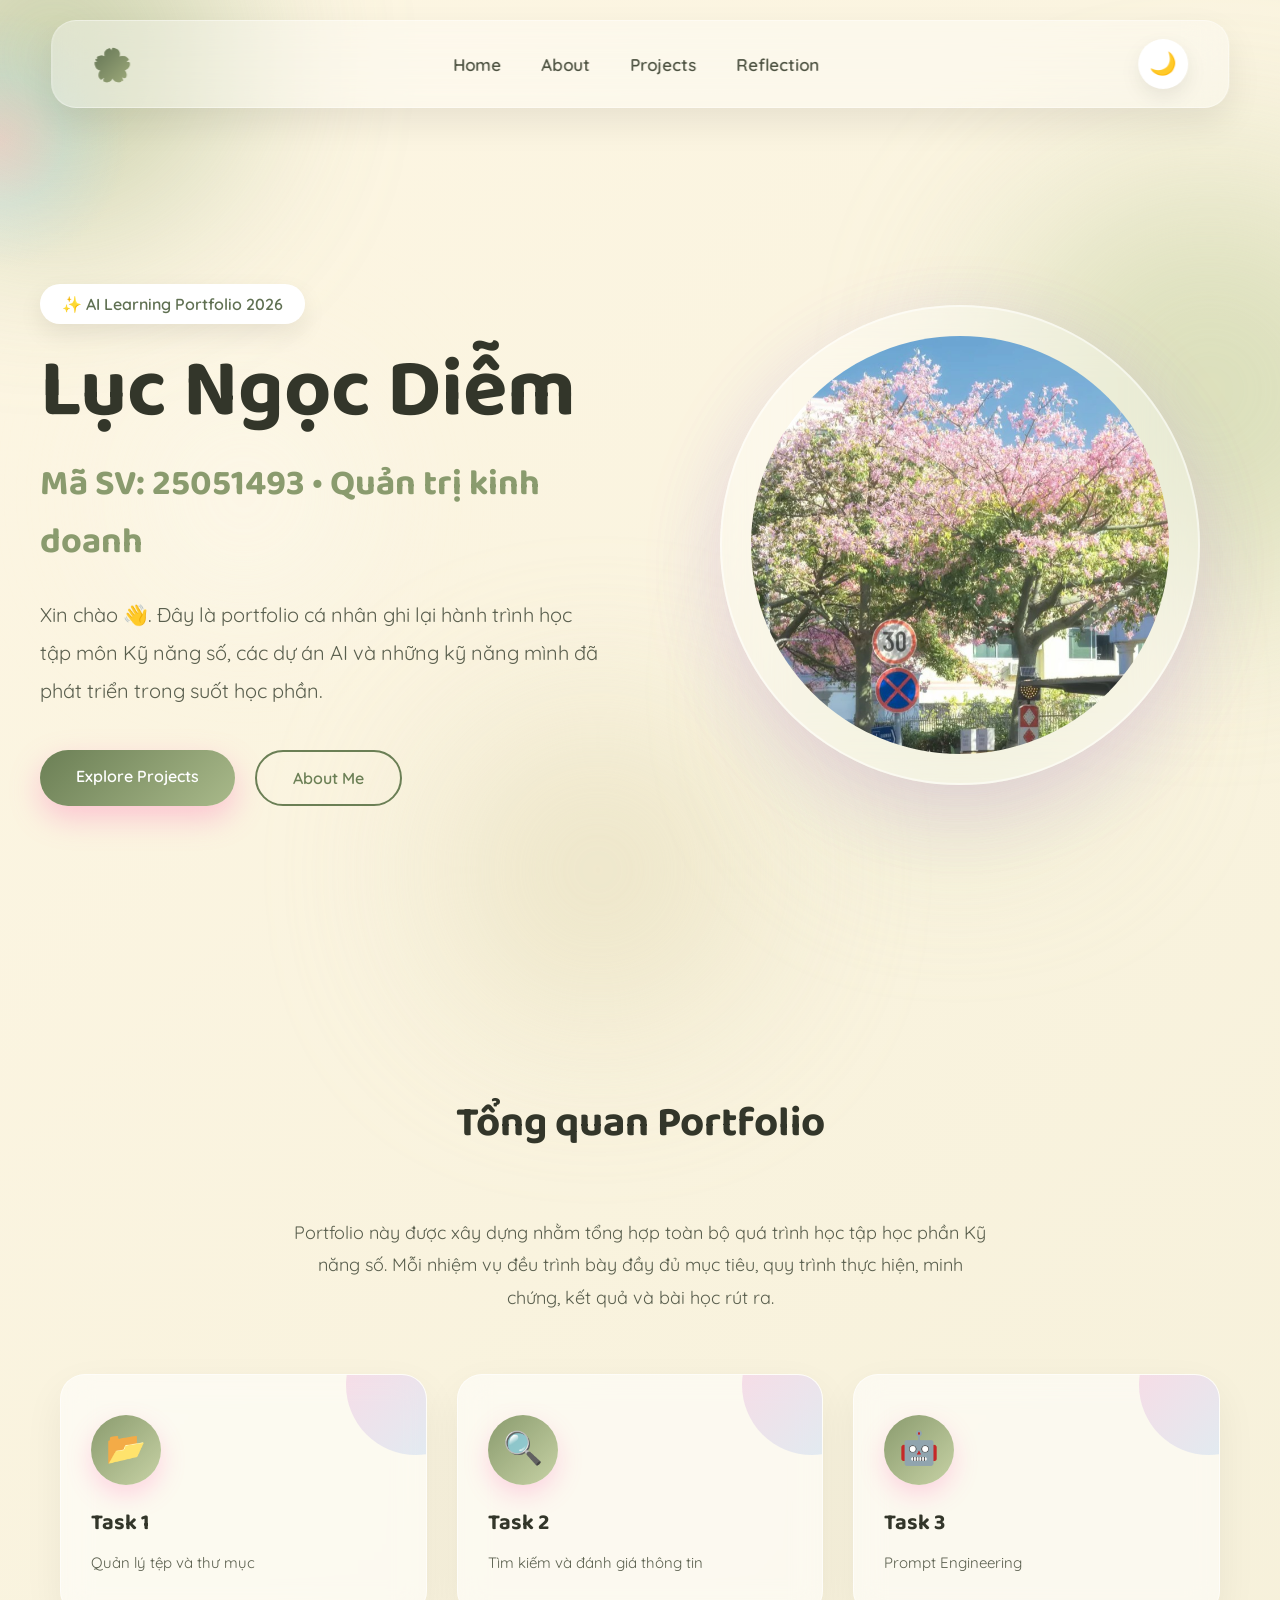
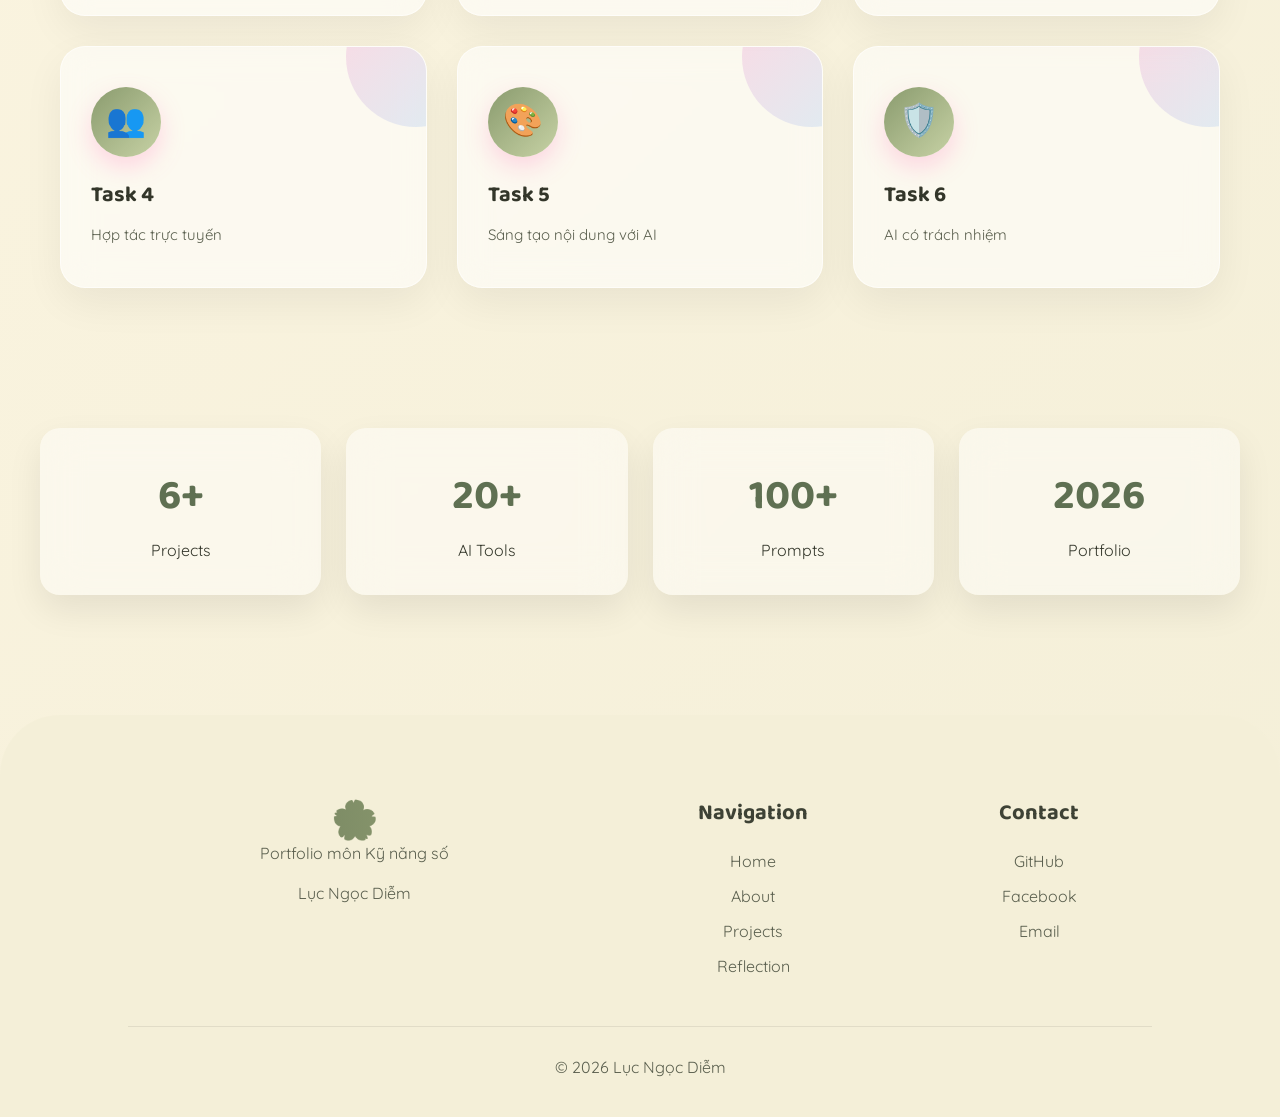
==== commit 4c23c824: "commit message" ====
--- a/index.html
+++ b/index.html
@@ -136,7 +136,7 @@
 
         <div class="glass-circle">
 
-            <img src="assets/images/avatar.png" alt="Avatar">
+            <img src="assets/images/avatar.jpg" alt="Avatar">
 
         </div>
 
